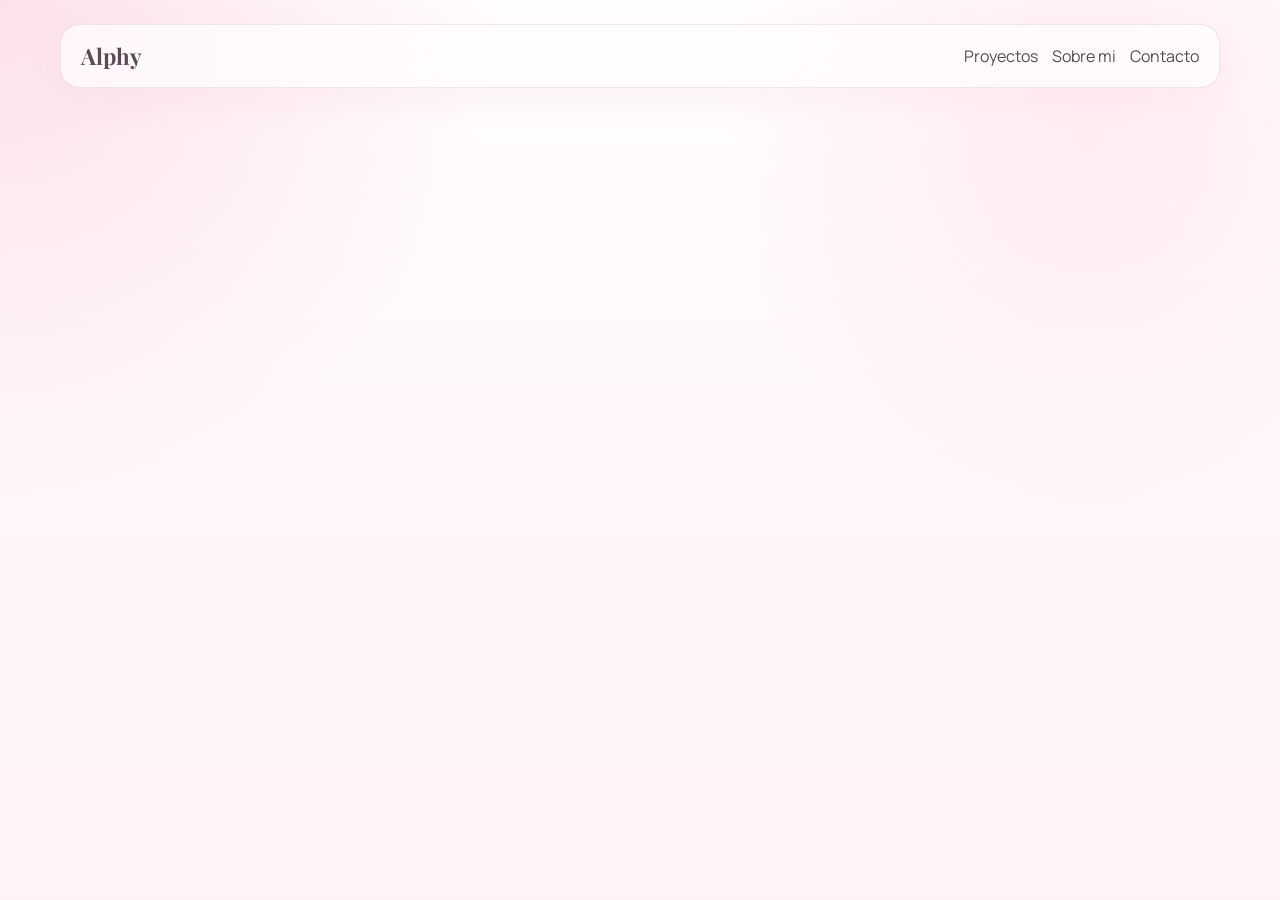
==== project.html @ 528319c6 "Create project.html" ====
<!DOCTYPE html>
<html lang="es">
  <head>
    <meta charset="UTF-8" />
    <meta name="viewport" content="width=device-width, initial-scale=1.0" />
    <title>Proyecto | Alphy</title>
    <meta
      name="description"
      content="Detalle de proyecto del portfolio de Alphy."
    />
    <link rel="preconnect" href="https://fonts.googleapis.com" />
    <link rel="preconnect" href="https://fonts.gstatic.com" crossorigin />
    <link
      href="https://fonts.googleapis.com/css2?family=Manrope:wght@400;500;600;700;800&family=Playfair+Display:wght@500;600;700;800&display=swap"
      rel="stylesheet"
    />
    <link rel="stylesheet" href="./styles.css" />
  </head>
  <body>
    <div class="page-shell project-shell">
      <header class="topbar">
        <a class="brand" href="./index.html">Alphy</a>
        <nav class="nav">
          <a href="./index.html#proyectos">Proyectos</a>
          <a href="./index.html#sobre-mi">Sobre mi</a>
          <a href="./index.html#contacto">Contacto</a>
        </nav>
      </header>

      <main class="project-detail" id="project-detail">
        <section class="project-detail-hero">
          <div class="project-detail-copy reveal">
            <p class="eyebrow">Project Detail</p>
            <h1 id="detail-title">Cargando proyecto...</h1>
            <p class="project-detail-description" id="detail-description"></p>
            <div class="project-tags" id="detail-tags"></div>
            <div class="hero-actions">
              <a class="button primary" id="detail-link" href="#" target="_blank" rel="noreferrer">
                Ver link del proyecto
              </a>
              <a class="button ghost" href="./index.html#proyectos">Volver</a>
            </div>
          </div>
          <div class="project-detail-cover reveal" id="detail-cover"></div>
        </section>

        <section class="project-gallery-section reveal">
          <div class="section-heading">
            <p class="eyebrow">Gallery</p>
            <h2>Imagenes del proyecto</h2>
          </div>
          <div class="project-gallery-grid" id="detail-gallery"></div>
        </section>
      </main>
    </div>

    <script src="./project-detail.js"></script>
  </body>
</html>
---- styles.css ----
:root {
  --bg: #fff8fb;
  --bg-strong: #ffffff;
  --surface: rgba(255, 255, 255, 0.82);
  --surface-strong: #fffdfd;
  --border: rgba(171, 111, 137, 0.16);
  --text: #5b4b52;
  --text-soft: #8f7882;
  --accent: #f7d7e4;
  --accent-strong: #efb9cf;
  --accent-deep: #d891b0;
  --shadow: 0 22px 60px rgba(226, 170, 192, 0.2);
}

* {
  box-sizing: border-box;
}

html {
  scroll-behavior: smooth;
}

body {
  margin: 0;
  min-height: 100vh;
  background:
    radial-gradient(circle at top left, rgba(250, 205, 223, 0.6), transparent 32%),
    radial-gradient(circle at 85% 15%, rgba(255, 233, 242, 0.9), transparent 28%),
    linear-gradient(180deg, #fffdfd 0%, #fff7fa 48%, #fff2f7 100%);
  color: var(--text);
  font-family: "Manrope", sans-serif;
}

body.editor-open {
  overflow: hidden;
}

a {
  color: inherit;
  text-decoration: none;
}

button,
input,
textarea {
  font: inherit;
}

.page-shell {
  width: min(1160px, calc(100% - 32px));
  margin: 0 auto;
  padding: 24px 0 56px;
}

.topbar {
  position: sticky;
  top: 16px;
  z-index: 10;
  display: flex;
  justify-content: space-between;
  align-items: center;
  gap: 24px;
  padding: 16px 20px;
  border: 1px solid var(--border);
  border-radius: 20px;
  background: rgba(255, 252, 253, 0.75);
  backdrop-filter: blur(18px);
  box-shadow: 0 12px 32px rgba(241, 197, 214, 0.16);
}

.brand,
.hero h1,
.section-heading h2,
.about-card h2,
.contact-card h2,
.drawer-header h2,
.project-card h3,
.highlights h2 {
  font-family: "Playfair Display", serif;
}

.brand {
  font-size: 1.4rem;
  font-weight: 700;
}

.nav {
  display: flex;
  align-items: center;
  gap: 14px;
  flex-wrap: wrap;
}

.nav a,
.nav-button,
.text-button,
.icon-button {
  color: var(--text);
  background: transparent;
  border: 0;
  cursor: pointer;
}

.nav-button,
.icon-button {
  padding: 10px 14px;
  border-radius: 999px;
  border: 1px solid var(--border);
  background: rgba(255, 255, 255, 0.9);
}

.hero {
  display: grid;
  grid-template-columns: minmax(0, 1.1fr) minmax(300px, 0.9fr);
  gap: 48px;
  align-items: center;
  padding: 72px 0 48px;
}

.eyebrow {
  margin: 0 0 10px;
  color: var(--text-soft);
  text-transform: uppercase;
  letter-spacing: 0.08em;
  font-size: 0.78rem;
  font-weight: 700;
}

.hero h1 {
  margin: 0;
  font-size: clamp(3.7rem, 10vw, 7rem);
  line-height: 0.95;
  color: #684b59;
}

.hero-quote {
  margin: 18px 0 12px;
  max-width: 28ch;
  font-size: 1.3rem;
  line-height: 1.35;
  color: #86626f;
}

.hero-description,
.section-heading p,
.about-card p,
.contact-card p,
.highlights p,
.project-description,
.item-description {
  line-height: 1.75;
  color: var(--text-soft);
}

.hero-actions,
.form-actions,
.drawer-tools {
  display: flex;
  flex-wrap: wrap;
  gap: 12px;
}

.button {
  display: inline-flex;
  align-items: center;
  justify-content: center;
  min-height: 48px;
  padding: 0 18px;
  border-radius: 999px;
  border: 1px solid transparent;
  transition: transform 180ms ease, box-shadow 180ms ease, border-color 180ms ease,
    background 180ms ease;
}

.button:hover,
.nav-button:hover,
.icon-button:hover,
.text-button:hover {
  transform: translateY(-1px);
}

.button.primary {
  background: linear-gradient(135deg, var(--accent-strong), var(--accent-deep));
  color: #ffffff;
  box-shadow: 0 18px 32px rgba(220, 150, 180, 0.28);
}

.button.ghost,
.upload-button {
  border-color: var(--border);
  background: rgba(255, 255, 255, 0.82);
}

.hero-art {
  position: relative;
  min-height: 520px;
}

.art-card {
  position: absolute;
  border-radius: 28px;
  border: 1px solid rgba(255, 255, 255, 0.7);
  box-shadow: var(--shadow);
  overflow: hidden;
}

.art-card::before,
.art-card::after {
  content: "";
  position: absolute;
  inset: 0;
}

.art-large {
  inset: 10% 8% 14% 4%;
  background:
    radial-gradient(circle at 25% 20%, rgba(255, 255, 255, 0.95), transparent 25%),
    radial-gradient(circle at 70% 30%, rgba(255, 255, 255, 0.6), transparent 22%),
    linear-gradient(160deg, #fbdce8 0%, #f8d0e0 42%, #f6ebf1 100%);
}

.art-small {
  width: 45%;
  height: 42%;
  right: 0;
  bottom: 0;
  background:
    linear-gradient(135deg, rgba(255, 255, 255, 0.95), rgba(251, 225, 236, 0.78)),
    linear-gradient(135deg, #f5c2d6, #fcecf2);
}

.art-large::before {
  background:
    radial-gradient(circle at center, rgba(255, 255, 255, 0.9) 0 8%, transparent 8% 100%),
    radial-gradient(circle at 34% 62%, rgba(255, 255, 255, 0.6), transparent 18%),
    radial-gradient(circle at 64% 56%, rgba(231, 183, 200, 0.7), transparent 26%);
  mix-blend-mode: screen;
}

.art-large::after {
  inset: 18%;
  border-radius: 999px 999px 60% 60%;
  background:
    linear-gradient(180deg, rgba(255, 255, 255, 0.92), rgba(244, 194, 215, 0.76)),
    linear-gradient(120deg, #f2d4df, #fdf7fa);
  filter: blur(1px);
  opacity: 0.98;
}

.art-small::before {
  inset: 18%;
  border-radius: 50%;
  background: linear-gradient(135deg, #f3b6cb, #ffffff);
}

.art-small::after {
  inset: auto 18% 16% 18%;
  height: 34%;
  border-radius: 999px;
  background: rgba(255, 255, 255, 0.74);
}

.floating-note {
  position: absolute;
  top: 6%;
  right: 8%;
  display: grid;
  gap: 4px;
  padding: 14px 16px;
  border-radius: 18px;
  background: rgba(255, 255, 255, 0.76);
  border: 1px solid rgba(255, 255, 255, 0.7);
  box-shadow: 0 12px 32px rgba(229, 180, 201, 0.18);
}

.floating-note span {
  font-size: 0.8rem;
  color: var(--text-soft);
}

.highlights {
  display: grid;
  grid-template-columns: repeat(3, minmax(0, 1fr));
  gap: 18px;
  margin: 12px 0 56px;
}

.highlights article,
.about-card,
.contact-card,
.project-card,
.drawer-panel {
  border: 1px solid var(--border);
  background: var(--surface);
  box-shadow: var(--shadow);
  backdrop-filter: blur(16px);
}

.highlights article,
.about-card,
.contact-card {
  border-radius: 24px;
  padding: 24px;
}

.highlights span {
  display: inline-flex;
  align-items: center;
  justify-content: center;
  width: 40px;
  height: 40px;
  border-radius: 50%;
  background: rgba(245, 202, 219, 0.6);
  color: #8c6172;
  font-weight: 700;
}

.highlights h2,
.section-heading h2,
.about-card h2,
.contact-card h2,
.drawer-header h2 {
  margin: 14px 0 10px;
  font-size: clamp(2rem, 4vw, 3.1rem);
  line-height: 1.03;
  color: #6f4b59;
}

.projects-section {
  padding: 20px 0 48px;
}

.section-heading {
  max-width: 760px;
  margin-bottom: 28px;
}

.projects-grid {
  display: grid;
  grid-template-columns: repeat(3, minmax(0, 1fr));
  gap: 20px;:root {
  --bg: #fdebf3;
  --bg-strong: #fbe0ec;
  --surface: rgba(252, 231, 240, 0.86);
  --surface-strong: #f8dbe8;
  --border: rgba(171, 111, 137, 0.22);
  --text: #5b4b52;
  --text-soft: #8f7882;
  --accent: #f5cfe0;
  --accent-strong: #ebaec9;
  --accent-deep: #d77aa5;
  --shadow: 0 22px 60px rgba(214, 136, 171, 0.24);
}

* {
  box-sizing: border-box;
}

html {
  scroll-behavior: smooth;
}

body {
  margin: 0;
  min-height: 100vh;
  background:
    radial-gradient(circle at top left, rgba(243, 178, 207, 0.82), transparent 34%),
    radial-gradient(circle at 85% 15%, rgba(251, 211, 229, 0.92), transparent 30%),
    linear-gradient(180deg, #fff2f7 0%, #fde7f0 48%, #fbdbe9 100%);
  color: var(--text);
  font-family: "Manrope", sans-serif;
}

body.editor-open {
  overflow: hidden;
}

a {
  color: inherit;
  text-decoration: none;
}

button,
input,
textarea {
  font: inherit;
}

.page-shell {
  width: min(1160px, calc(100% - 32px));
  margin: 0 auto;
  padding: 24px 0 56px;
}

.topbar {
  position: sticky;
  top: 16px;
  z-index: 10;
  display: flex;
  justify-content: space-between;
  align-items: center;
  gap: 24px;
  padding: 16px 20px;
  border: 1px solid var(--border);
  border-radius: 20px;
  background: rgba(251, 231, 239, 0.8);
  backdrop-filter: blur(18px);
  box-shadow: 0 12px 32px rgba(241, 197, 214, 0.16);
}

.brand,
.hero h1,
.section-heading h2,
.about-card h2,
.contact-card h2,
.drawer-header h2,
.project-card h3,
.highlights h2 {
  font-family: "Playfair Display", serif;
}

.brand {
  font-size: 1.4rem;
  font-weight: 700;
}

.nav {
  display: flex;
  align-items: center;
  gap: 14px;
  flex-wrap: wrap;
}

.nav a,
.nav-button,
.text-button,
.icon-button {
  color: var(--text);
  background: transparent;
  border: 0;
  cursor: pointer;
}

.nav-button,
.icon-button {
  padding: 10px 14px;
  border-radius: 999px;
  border: 1px solid var(--border);
  background: rgba(253, 239, 245, 0.92);
}

.hero {
  display: grid;
  grid-template-columns: minmax(0, 1.1fr) minmax(300px, 0.9fr);
  gap: 48px;
  align-items: center;
  padding: 72px 0 48px;
}

.eyebrow {
  margin: 0 0 10px;
  color: var(--text-soft);
  text-transform: uppercase;
  letter-spacing: 0.08em;
  font-size: 0.78rem;
  font-weight: 700;
}

.hero h1 {
  margin: 0;
  font-size: clamp(3.7rem, 10vw, 7rem);
  line-height: 0.95;
  color: #684b59;
}

.hero-quote {
  margin: 18px 0 12px;
  max-width: 28ch;
  font-size: 1.3rem;
  line-height: 1.35;
  color: #86626f;
}

.hero-description,
.section-heading p,
.about-card p,
.contact-card p,
.highlights p,
.project-description,
.item-description {
  line-height: 1.75;
  color: var(--text-soft);
}

.hero-actions,
.form-actions,
.drawer-tools {
  display: flex;
  flex-wrap: wrap;
  gap: 12px;
}

.button {
  display: inline-flex;
  align-items: center;
  justify-content: center;
  min-height: 48px;
  padding: 0 18px;
  border-radius: 999px;
  border: 1px solid transparent;
  transition: transform 180ms ease, box-shadow 180ms ease, border-color 180ms ease,
    background 180ms ease;
}

.button:hover,
.nav-button:hover,
.icon-button:hover,
.text-button:hover {
  transform: translateY(-1px);
}

.button.primary {
  background: linear-gradient(135deg, var(--accent-strong), var(--accent-deep));
  color: #ffffff;
  box-shadow: 0 18px 32px rgba(220, 150, 180, 0.28);
}

.button.ghost,
.upload-button {
  border-color: var(--border);
  background: rgba(255, 255, 255, 0.82);
}

.hero-art {
  position: relative;
  min-height: 520px;
}

.art-card {
  position: absolute;
  border-radius: 28px;
  border: 1px solid rgba(255, 255, 255, 0.7);
  box-shadow: var(--shadow);
  overflow: hidden;
}

.art-card::before,
.art-card::after {
  content: "";
  position: absolute;
  inset: 0;
}

.art-large {
  inset: 10% 8% 14% 4%;
  background:
    radial-gradient(circle at 25% 20%, rgba(255, 245, 249, 0.95), transparent 25%),
    radial-gradient(circle at 70% 30%, rgba(255, 234, 242, 0.72), transparent 22%),
    linear-gradient(160deg, #f8cade 0%, #f1aeca 42%, #f6d9e6 100%);
}

.art-small {
  width: 45%;
  height: 42%;
  right: 0;
  bottom: 0;
  background:
    linear-gradient(135deg, rgba(255, 245, 248, 0.95), rgba(247, 203, 223, 0.82)),
    linear-gradient(135deg, #eca9c6, #f9d8e7);
}

.art-large::before {
  background:
    radial-gradient(circle at center, rgba(255, 255, 255, 0.9) 0 8%, transparent 8% 100%),
    radial-gradient(circle at 34% 62%, rgba(255, 255, 255, 0.6), transparent 18%),
    radial-gradient(circle at 64% 56%, rgba(231, 183, 200, 0.7), transparent 26%);
  mix-blend-mode: screen;
}

.art-large::after {
  inset: 18%;
  border-radius: 999px 999px 60% 60%;
  background:
    linear-gradient(180deg, rgba(255, 255, 255, 0.92), rgba(244, 194, 215, 0.76)),
    linear-gradient(120deg, #f2d4df, #fdf7fa);
  filter: blur(1px);
  opacity: 0.98;
}

.art-small::before {
  inset: 18%;
  border-radius: 50%;
  background: linear-gradient(135deg, #f3b6cb, #ffffff);
}

.art-small::after {
  inset: auto 18% 16% 18%;
  height: 34%;
  border-radius: 999px;
  background: rgba(255, 255, 255, 0.74);
}

.floating-note {
  position: absolute;
  top: 6%;
  right: 8%;
  display: grid;
  gap: 4px;
  padding: 14px 16px;
  border-radius: 18px;
  background: rgba(252, 230, 239, 0.82);
  border: 1px solid rgba(255, 255, 255, 0.7);
  box-shadow: 0 12px 32px rgba(229, 180, 201, 0.18);
}

.floating-note span {
  font-size: 0.8rem;
  color: var(--text-soft);
}

.highlights {
  display: grid;
  grid-template-columns: repeat(3, minmax(0, 1fr));
  gap: 18px;
  margin: 12px 0 56px;
}

.highlights article,
.about-card,
.contact-card,
.project-card,
.drawer-panel {
  border: 1px solid var(--border);
  background: var(--surface);
  box-shadow: var(--shadow);
  backdrop-filter: blur(16px);
}

.highlights article,
.about-card,
.contact-card {
  border-radius: 24px;
  padding: 24px;
}

.highlights span {
  display: inline-flex;
  align-items: center;
  justify-content: center;
  width: 40px;
  height: 40px;
  border-radius: 50%;
  background: rgba(236, 177, 203, 0.68);
  color: #8c6172;
  font-weight: 700;
}

.highlights h2,
.section-heading h2,
.about-card h2,
.contact-card h2,
.drawer-header h2 {
  margin: 14px 0 10px;
  font-size: clamp(2rem, 4vw, 3.1rem);
  line-height: 1.03;
  color: #6f4b59;
}

.projects-section {
  padding: 20px 0 48px;
}

.section-heading {
  max-width: 760px;
  margin-bottom: 28px;
}

.projects-grid {
  display: grid;
  grid-template-columns: repeat(3, minmax(0, 1fr));
  gap: 20px;
}

.project-card {
  display: grid;
  min-height: 460px;
  border-radius: 28px;
  overflow: hidden;
}

.project-visual {
  position: relative;
  min-height: 250px;
  padding: 18px;
  background: linear-gradient(160deg, rgba(255, 255, 255, 0.22), rgba(255, 255, 255, 0));
}

.project-visual::before,
.project-visual::after {
  content: "";
  position: absolute;
  border-radius: 50%;
  background: rgba(255, 255, 255, 0.55);
}

.project-visual::before {
  width: 140px;
  height: 140px;
  top: 18%;
  left: 14%;
}

.project-visual::after {
  width: 84px;
  height: 84px;
  right: 12%;
  bottom: 16%;
}

.project-badge {
  position: relative;
  z-index: 1;
  display: inline-flex;
  padding: 10px 12px;
  border-radius: 999px;
  background: rgba(255, 255, 255, 0.75);
  font-size: 0.78rem;
  text-transform: uppercase;
  letter-spacing: 0.06em;
  color: #805b69;
}

.project-content {
  display: grid;
  align-content: start;
  gap: 14px;
  padding: 24px;
  background: rgba(253, 236, 243, 0.78);
}

.project-card h3 {
  margin: 0;
  font-size: 1.8rem;
  color: #704c5d;
}

.project-tags {
  display: flex;
  flex-wrap: wrap;
  gap: 8px;
}

.project-tags span {
  padding: 8px 10px;
  border-radius: 999px;
  background: rgba(255, 255, 255, 0.85);
  border: 1px solid rgba(155, 111, 131, 0.12);
  color: #835f6e;
  font-size: 0.84rem;
}

.project-link {
  width: fit-content;
  margin-top: 4px;
  color: #8c5671;
  font-weight: 700;
}

.about-contact {
  display: grid;
  grid-template-columns: minmax(0, 1.1fr) minmax(300px, 0.9fr);
  gap: 20px;
}

.contact-list {
  display: grid;
  gap: 14px;
  margin: 22px 0;
}

.contact-list a {
  padding: 14px 16px;
  border-radius: 18px;
  background: rgba(253, 234, 242, 0.82);
  border: 1px solid rgba(170, 122, 142, 0.16);
}

.contact-note {
  margin: 0;
}

.editor-drawer {
  position: fixed;
  inset: 0;
  display: grid;
  grid-template-columns: minmax(0, 1fr) min(540px, 100%);
  opacity: 0;
  pointer-events: none;
  transition: opacity 180ms ease;
}

.editor-drawer.is-open {
  opacity: 1;
  pointer-events: auto;
}

.drawer-backdrop {
  background: rgba(108, 76, 90, 0.22);
  backdrop-filter: blur(4px);
}

.drawer-panel {
  height: 100%;
  padding: 24px;
  overflow-y: auto;
  background: rgba(250, 224, 235, 0.96);
  border-radius: 30px 0 0 30px;
}

.drawer-header {
  display: flex;
  justify-content: space-between;
  align-items: start;
  gap: 16px;
  margin-bottom: 20px;
}

.project-form {
  display: grid;
  gap: 14px;
}

.project-form label {
  display: grid;
  gap: 8px;
  font-weight: 600;
  color: #725664;
}

.project-form input,
.project-form textarea {
  width: 100%;
  padding: 14px 16px;
  border-radius: 18px;
  border: 1px solid rgba(171, 111, 137, 0.18);
  background: rgba(255, 243, 247, 0.8);
  color: var(--text);
}

.drawer-tools {
  margin: 18px 0 22px;
}

.project-list {
  display: grid;
  gap: 12px;
}

.project-item {
  display: flex;
  justify-content: space-between;
  gap: 16px;
  padding: 16px;
  border-radius: 20px;
  background: rgba(255, 238, 245, 0.82);
  border: 1px solid rgba(171, 111, 137, 0.12);
}

.project-item p {
  margin: 8px 0 0;
}

.item-actions {
  display: flex;
  gap: 10px;
  align-items: start;
}

.text-button {
  padding: 6px 0;
  font-weight: 700;
  color: #965f79;
}

.reveal {
  opacity: 0;
  transform: translateY(24px);
  transition: opacity 500ms ease, transform 500ms ease;
}

.reveal.is-visible {
  opacity: 1;
  transform: translateY(0);
}

@media (max-width: 980px) {
  .hero,
  .about-contact,
  .projects-grid,
  .highlights {
    grid-template-columns: 1fr;
  }

  .hero {
    padding-top: 44px;
  }

  .hero-art {
    min-height: 420px;
  }
}

@media (max-width: 720px) {
  .page-shell {
    width: min(100% - 20px, 1160px);
    padding-top: 12px;
  }

  .topbar {
    position: static;
    padding: 16px;
  }

  .nav {
    gap: 10px;
  }

  .hero h1 {
    font-size: clamp(3.2rem, 18vw, 5rem);
  }

  .hero-quote {
    font-size: 1.1rem;
  }

  .drawer-panel {
    border-radius: 24px 24px 0 0;
  }

  .editor-drawer {
    grid-template-columns: 1fr;
    grid-template-rows: 1fr auto;
  }

  .drawer-backdrop {
    grid-row: 1 / -1;
  }
}

}

.project-card {
  display: grid;
  min-height: 460px;
  border-radius: 28px;
  overflow: hidden;
}

.project-visual {
  position: relative;
  min-height: 250px;
  padding: 18px;
  background: linear-gradient(160deg, rgba(255, 255, 255, 0.22), rgba(255, 255, 255, 0));
}

.project-visual::before,
.project-visual::after {
  content: "";
  position: absolute;
  border-radius: 50%;
  background: rgba(255, 255, 255, 0.55);
}

.project-visual::before {
  width: 140px;
  height: 140px;
  top: 18%;
  left: 14%;
}

.project-visual::after {
  width: 84px;
  height: 84px;
  right: 12%;
  bottom: 16%;
}

.project-badge {
  position: relative;
  z-index: 1;
  display: inline-flex;
  padding: 10px 12px;
  border-radius: 999px;
  background: rgba(255, 255, 255, 0.75);
  font-size: 0.78rem;
  text-transform: uppercase;
  letter-spacing: 0.06em;
  color: #805b69;
}

.project-content {
  display: grid;
  align-content: start;
  gap: 14px;
  padding: 24px;
  background: rgba(255, 255, 255, 0.72);
}

.project-card h3 {
  margin: 0;
  font-size: 1.8rem;
  color: #704c5d;
}

.project-tags {
  display: flex;
  flex-wrap: wrap;
  gap: 8px;
}

.project-tags span {
  padding: 8px 10px;
  border-radius: 999px;
  background: rgba(255, 255, 255, 0.85);
  border: 1px solid rgba(155, 111, 131, 0.12);
  color: #835f6e;
  font-size: 0.84rem;
}

.project-link {
  width: fit-content;
  margin-top: 4px;
  color: #8c5671;
  font-weight: 700;
}

.about-contact {
  display: grid;
  grid-template-columns: minmax(0, 1.1fr) minmax(300px, 0.9fr);
  gap: 20px;
}

.contact-list {
  display: grid;
  gap: 14px;
  margin: 22px 0;
}

.contact-list a {
  padding: 14px 16px;
  border-radius: 18px;
  background: rgba(255, 255, 255, 0.78);
  border: 1px solid rgba(170, 122, 142, 0.16);
}

.contact-note {
  margin: 0;
}

.editor-drawer {
  position: fixed;
  inset: 0;
  display: grid;
  grid-template-columns: minmax(0, 1fr) min(540px, 100%);
  opacity: 0;
  pointer-events: none;
  transition: opacity 180ms ease;
}

.editor-drawer.is-open {
  opacity: 1;
  pointer-events: auto;
}

.drawer-backdrop {
  background: rgba(108, 76, 90, 0.22);
  backdrop-filter: blur(4px);
}

.drawer-panel {
  height: 100%;
  padding: 24px;
  overflow-y: auto;
  background: rgba(255, 248, 251, 0.94);
  border-radius: 30px 0 0 30px;
}

.drawer-header {
  display: flex;
  justify-content: space-between;
  align-items: start;
  gap: 16px;
  margin-bottom: 20px;
}

.project-form {
  display: grid;
  gap: 14px;
}

.project-form label {
  display: grid;
  gap: 8px;
  font-weight: 600;
  color: #725664;
}

.project-form input,
.project-form textarea {
  width: 100%;
  padding: 14px 16px;
  border-radius: 18px;
  border: 1px solid rgba(171, 111, 137, 0.18);
  background: rgba(255, 255, 255, 0.8);
  color: var(--text);
}

.drawer-tools {
  margin: 18px 0 22px;
}

.project-list {
  display: grid;
  gap: 12px;
}

.project-item {
  display: flex;
  justify-content: space-between;
  gap: 16px;
  padding: 16px;
  border-radius: 20px;
  background: rgba(255, 255, 255, 0.78);
  border: 1px solid rgba(171, 111, 137, 0.12);
}

.project-item p {
  margin: 8px 0 0;
}

.item-actions {
  display: flex;
  gap: 10px;
  align-items: start;
}

.text-button {
  padding: 6px 0;
  font-weight: 700;
  color: #965f79;
}

.reveal {
  opacity: 0;
  transform: translateY(24px);
  transition: opacity 500ms ease, transform 500ms ease;
}

.reveal.is-visible {
  opacity: 1;
  transform: translateY(0);
}

@media (max-width: 980px) {
  .hero,
  .about-contact,
  .projects-grid,
  .highlights {
    grid-template-columns: 1fr;
  }

  .hero {
    padding-top: 44px;
  }

  .hero-art {
    min-height: 420px;
  }
}

@media (max-width: 720px) {
  .page-shell {
    width: min(100% - 20px, 1160px);
    padding-top: 12px;
  }

  .topbar {
    position: static;
    padding: 16px;
  }

  .nav {
    gap: 10px;
  }

  .hero h1 {
    font-size: clamp(3.2rem, 18vw, 5rem);
  }

  .hero-quote {
    font-size: 1.1rem;
  }

  .drawer-panel {
    border-radius: 24px 24px 0 0;
  }

  .editor-drawer {
    grid-template-columns: 1fr;
    grid-template-rows: 1fr auto;
  }

  .drawer-backdrop {
    grid-row: 1 / -1;
  }
}
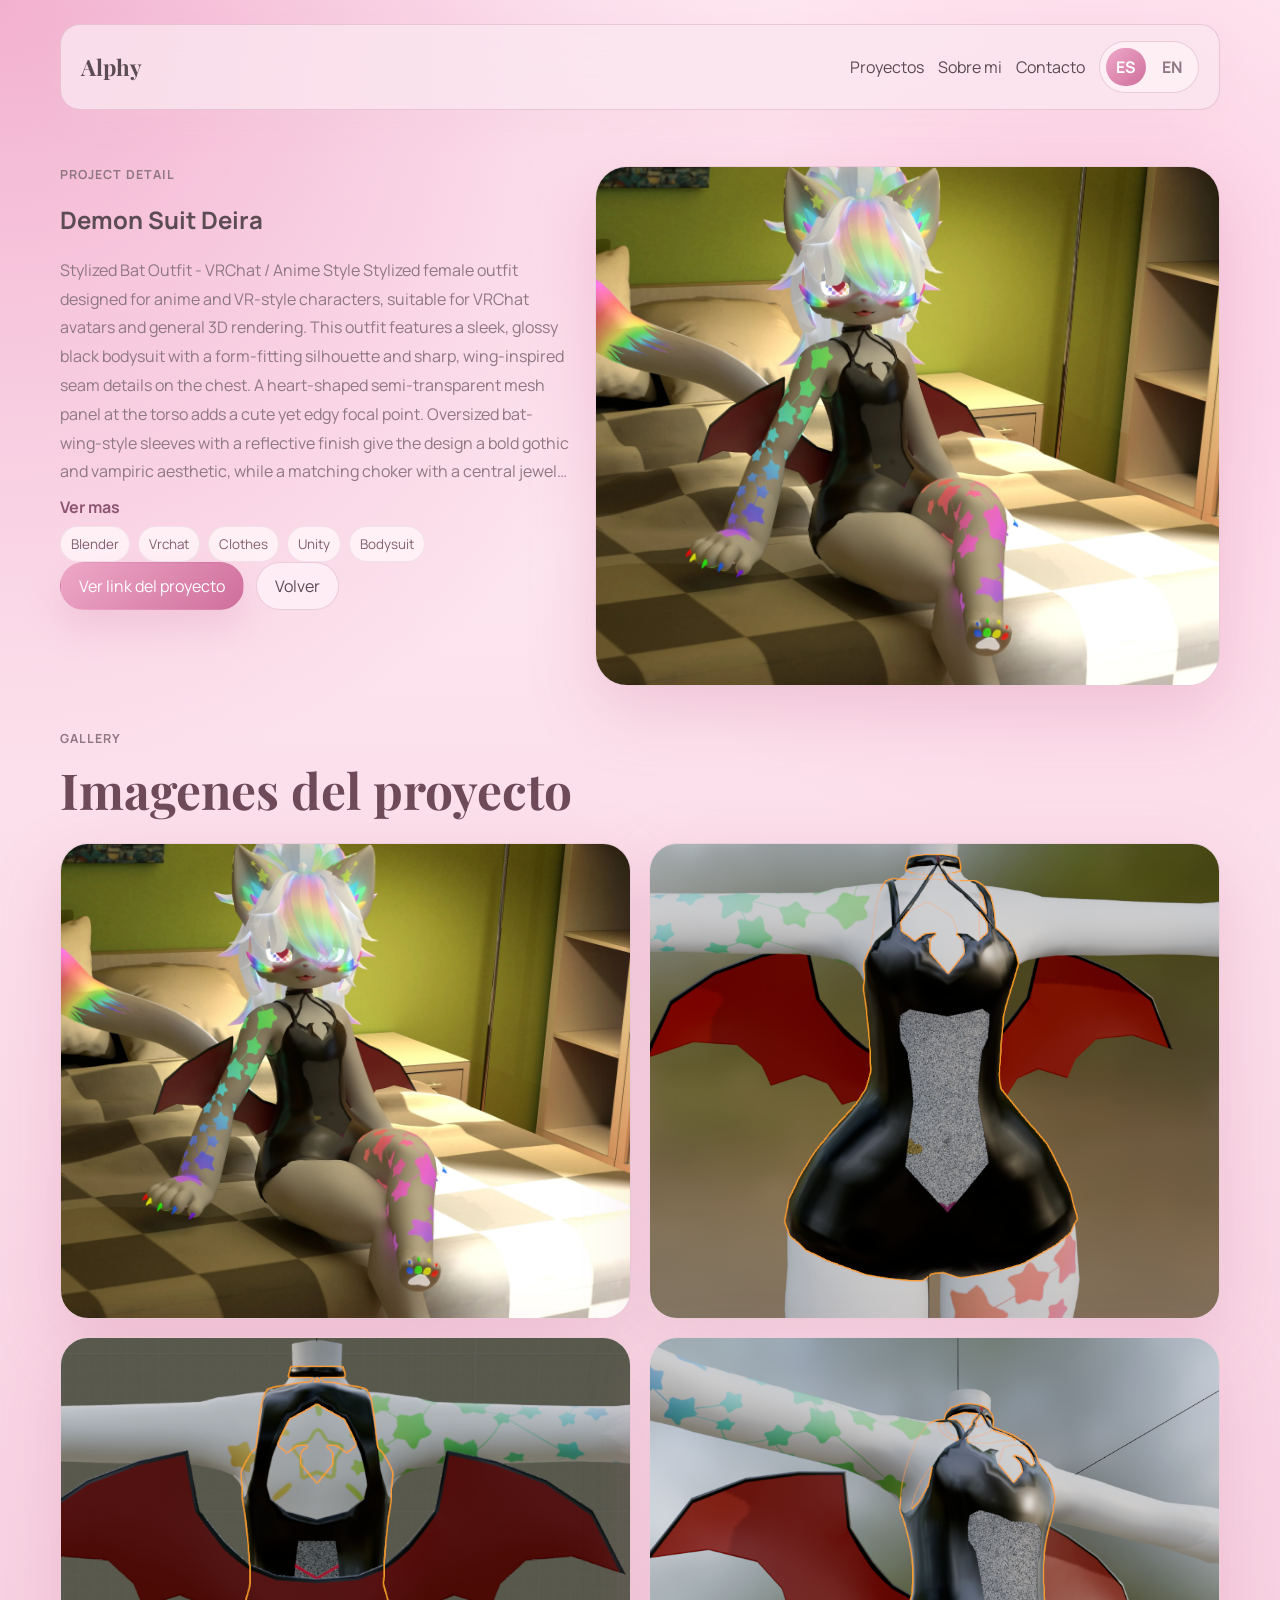
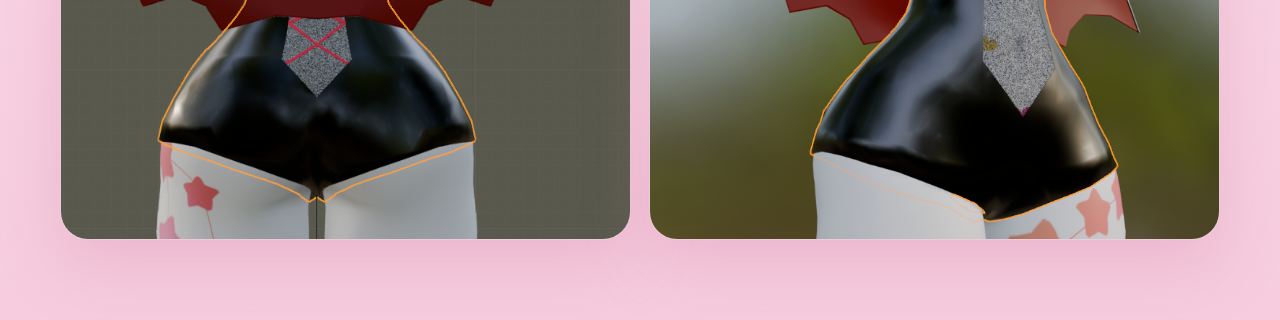
==== commit e007cce6: "Add files via upload" ====
--- a/project.html
+++ b/project.html
@@ -21,24 +21,33 @@
       <header class="topbar">
         <a class="brand" href="./index.html">Alphy</a>
         <nav class="nav">
-          <a href="./index.html#proyectos">Proyectos</a>
-          <a href="./index.html#sobre-mi">Sobre mi</a>
-          <a href="./index.html#contacto">Contacto</a>
+          <a href="./index.html#proyectos" data-i18n="nav.projects">Proyectos</a>
+          <a href="./index.html#sobre-mi" data-i18n="nav.about">Sobre mi</a>
+          <a href="./index.html#contacto" data-i18n="nav.contact">Contacto</a>
+          <button class="lang-toggle" type="button" id="lang-toggle" aria-label="Cambiar idioma">
+            <span data-lang-option="es">ES</span>
+            <span data-lang-option="en">EN</span>
+          </button>
         </nav>
       </header>
 
       <main class="project-detail" id="project-detail">
         <section class="project-detail-hero">
           <div class="project-detail-copy reveal">
-            <p class="eyebrow">Project Detail</p>
+            <p class="eyebrow" data-i18n="detail.eyebrow">Project Detail</p>
             <h1 id="detail-title">Cargando proyecto...</h1>
-            <p class="project-detail-description" id="detail-description"></p>
+            <div class="project-detail-text">
+              <p class="project-detail-description is-collapsed" id="detail-description"></p>
+              <button class="project-toggle" id="detail-description-toggle" type="button">
+                Ver mas
+              </button>
+            </div>
             <div class="project-tags" id="detail-tags"></div>
             <div class="hero-actions">
               <a class="button primary" id="detail-link" href="#" target="_blank" rel="noreferrer">
-                Ver link del proyecto
+                <span data-i18n="detail.link">Ver link del proyecto</span>
               </a>
-              <a class="button ghost" href="./index.html#proyectos">Volver</a>
+              <a class="button ghost" href="./index.html#proyectos" data-i18n="detail.back">Volver</a>
             </div>
           </div>
           <div class="project-detail-cover reveal" id="detail-cover"></div>
@@ -46,8 +55,8 @@
 
         <section class="project-gallery-section reveal">
           <div class="section-heading">
-            <p class="eyebrow">Gallery</p>
-            <h2>Imagenes del proyecto</h2>
+            <p class="eyebrow" data-i18n="detail.galleryEyebrow">Gallery</p>
+            <h2 data-i18n="detail.galleryTitle">Imagenes del proyecto</h2>
           </div>
           <div class="project-gallery-grid" id="detail-gallery"></div>
         </section>
--- a/styles.css
+++ b/styles.css
@@ -1,15 +1,15 @@
 :root {
-  --bg: #fff8fb;
-  --bg-strong: #ffffff;
-  --surface: rgba(255, 255, 255, 0.82);
-  --surface-strong: #fffdfd;
-  --border: rgba(171, 111, 137, 0.16);
+  --bg: #fde6f0;
+  --bg-strong: #f8d3e2;
+  --surface: rgba(251, 225, 237, 0.9);
+  --surface-strong: #f4cddd;
+  --border: rgba(182, 109, 142, 0.26);
   --text: #5b4b52;
   --text-soft: #8f7882;
-  --accent: #f7d7e4;
-  --accent-strong: #efb9cf;
-  --accent-deep: #d891b0;
-  --shadow: 0 22px 60px rgba(226, 170, 192, 0.2);
+  --accent: #f7cade;
+  --accent-strong: #eea8c8;
+  --accent-deep: #cf6f9c;
+  --shadow: 0 24px 64px rgba(205, 116, 155, 0.26);
 }
 
 * {
@@ -24,349 +24,10 @@
   margin: 0;
   min-height: 100vh;
   background:
-    radial-gradient(circle at top left, rgba(250, 205, 223, 0.6), transparent 32%),
-    radial-gradient(circle at 85% 15%, rgba(255, 233, 242, 0.9), transparent 28%),
-    linear-gradient(180deg, #fffdfd 0%, #fff7fa 48%, #fff2f7 100%);
-  color: var(--text);
-  font-family: "Manrope", sans-serif;
-}
-
-body.editor-open {
-  overflow: hidden;
-}
-
-a {
-  color: inherit;
-  text-decoration: none;
-}
-
-button,
-input,
-textarea {
-  font: inherit;
-}
-
-.page-shell {
-  width: min(1160px, calc(100% - 32px));
-  margin: 0 auto;
-  padding: 24px 0 56px;
-}
-
-.topbar {
-  position: sticky;
-  top: 16px;
-  z-index: 10;
-  display: flex;
-  justify-content: space-between;
-  align-items: center;
-  gap: 24px;
-  padding: 16px 20px;
-  border: 1px solid var(--border);
-  border-radius: 20px;
-  background: rgba(255, 252, 253, 0.75);
-  backdrop-filter: blur(18px);
-  box-shadow: 0 12px 32px rgba(241, 197, 214, 0.16);
-}
-
-.brand,
-.hero h1,
-.section-heading h2,
-.about-card h2,
-.contact-card h2,
-.drawer-header h2,
-.project-card h3,
-.highlights h2 {
-  font-family: "Playfair Display", serif;
-}
-
-.brand {
-  font-size: 1.4rem;
-  font-weight: 700;
-}
-
-.nav {
-  display: flex;
-  align-items: center;
-  gap: 14px;
-  flex-wrap: wrap;
-}
-
-.nav a,
-.nav-button,
-.text-button,
-.icon-button {
-  color: var(--text);
-  background: transparent;
-  border: 0;
-  cursor: pointer;
-}
-
-.nav-button,
-.icon-button {
-  padding: 10px 14px;
-  border-radius: 999px;
-  border: 1px solid var(--border);
-  background: rgba(255, 255, 255, 0.9);
-}
-
-.hero {
-  display: grid;
-  grid-template-columns: minmax(0, 1.1fr) minmax(300px, 0.9fr);
-  gap: 48px;
-  align-items: center;
-  padding: 72px 0 48px;
-}
-
-.eyebrow {
-  margin: 0 0 10px;
-  color: var(--text-soft);
-  text-transform: uppercase;
-  letter-spacing: 0.08em;
-  font-size: 0.78rem;
-  font-weight: 700;
-}
-
-.hero h1 {
-  margin: 0;
-  font-size: clamp(3.7rem, 10vw, 7rem);
-  line-height: 0.95;
-  color: #684b59;
-}
-
-.hero-quote {
-  margin: 18px 0 12px;
-  max-width: 28ch;
-  font-size: 1.3rem;
-  line-height: 1.35;
-  color: #86626f;
-}
-
-.hero-description,
-.section-heading p,
-.about-card p,
-.contact-card p,
-.highlights p,
-.project-description,
-.item-description {
-  line-height: 1.75;
-  color: var(--text-soft);
-}
-
-.hero-actions,
-.form-actions,
-.drawer-tools {
-  display: flex;
-  flex-wrap: wrap;
-  gap: 12px;
-}
-
-.button {
-  display: inline-flex;
-  align-items: center;
-  justify-content: center;
-  min-height: 48px;
-  padding: 0 18px;
-  border-radius: 999px;
-  border: 1px solid transparent;
-  transition: transform 180ms ease, box-shadow 180ms ease, border-color 180ms ease,
-    background 180ms ease;
-}
-
-.button:hover,
-.nav-button:hover,
-.icon-button:hover,
-.text-button:hover {
-  transform: translateY(-1px);
-}
-
-.button.primary {
-  background: linear-gradient(135deg, var(--accent-strong), var(--accent-deep));
-  color: #ffffff;
-  box-shadow: 0 18px 32px rgba(220, 150, 180, 0.28);
-}
-
-.button.ghost,
-.upload-button {
-  border-color: var(--border);
-  background: rgba(255, 255, 255, 0.82);
-}
-
-.hero-art {
-  position: relative;
-  min-height: 520px;
-}
-
-.art-card {
-  position: absolute;
-  border-radius: 28px;
-  border: 1px solid rgba(255, 255, 255, 0.7);
-  box-shadow: var(--shadow);
-  overflow: hidden;
-}
-
-.art-card::before,
-.art-card::after {
-  content: "";
-  position: absolute;
-  inset: 0;
-}
-
-.art-large {
-  inset: 10% 8% 14% 4%;
-  background:
-    radial-gradient(circle at 25% 20%, rgba(255, 255, 255, 0.95), transparent 25%),
-    radial-gradient(circle at 70% 30%, rgba(255, 255, 255, 0.6), transparent 22%),
-    linear-gradient(160deg, #fbdce8 0%, #f8d0e0 42%, #f6ebf1 100%);
-}
-
-.art-small {
-  width: 45%;
-  height: 42%;
-  right: 0;
-  bottom: 0;
-  background:
-    linear-gradient(135deg, rgba(255, 255, 255, 0.95), rgba(251, 225, 236, 0.78)),
-    linear-gradient(135deg, #f5c2d6, #fcecf2);
-}
-
-.art-large::before {
-  background:
-    radial-gradient(circle at center, rgba(255, 255, 255, 0.9) 0 8%, transparent 8% 100%),
-    radial-gradient(circle at 34% 62%, rgba(255, 255, 255, 0.6), transparent 18%),
-    radial-gradient(circle at 64% 56%, rgba(231, 183, 200, 0.7), transparent 26%);
-  mix-blend-mode: screen;
-}
-
-.art-large::after {
-  inset: 18%;
-  border-radius: 999px 999px 60% 60%;
-  background:
-    linear-gradient(180deg, rgba(255, 255, 255, 0.92), rgba(244, 194, 215, 0.76)),
-    linear-gradient(120deg, #f2d4df, #fdf7fa);
-  filter: blur(1px);
-  opacity: 0.98;
-}
-
-.art-small::before {
-  inset: 18%;
-  border-radius: 50%;
-  background: linear-gradient(135deg, #f3b6cb, #ffffff);
-}
-
-.art-small::after {
-  inset: auto 18% 16% 18%;
-  height: 34%;
-  border-radius: 999px;
-  background: rgba(255, 255, 255, 0.74);
-}
-
-.floating-note {
-  position: absolute;
-  top: 6%;
-  right: 8%;
-  display: grid;
-  gap: 4px;
-  padding: 14px 16px;
-  border-radius: 18px;
-  background: rgba(255, 255, 255, 0.76);
-  border: 1px solid rgba(255, 255, 255, 0.7);
-  box-shadow: 0 12px 32px rgba(229, 180, 201, 0.18);
-}
-
-.floating-note span {
-  font-size: 0.8rem;
-  color: var(--text-soft);
-}
-
-.highlights {
-  display: grid;
-  grid-template-columns: repeat(3, minmax(0, 1fr));
-  gap: 18px;
-  margin: 12px 0 56px;
-}
-
-.highlights article,
-.about-card,
-.contact-card,
-.project-card,
-.drawer-panel {
-  border: 1px solid var(--border);
-  background: var(--surface);
-  box-shadow: var(--shadow);
-  backdrop-filter: blur(16px);
-}
-
-.highlights article,
-.about-card,
-.contact-card {
-  border-radius: 24px;
-  padding: 24px;
-}
-
-.highlights span {
-  display: inline-flex;
-  align-items: center;
-  justify-content: center;
-  width: 40px;
-  height: 40px;
-  border-radius: 50%;
-  background: rgba(245, 202, 219, 0.6);
-  color: #8c6172;
-  font-weight: 700;
-}
-
-.highlights h2,
-.section-heading h2,
-.about-card h2,
-.contact-card h2,
-.drawer-header h2 {
-  margin: 14px 0 10px;
-  font-size: clamp(2rem, 4vw, 3.1rem);
-  line-height: 1.03;
-  color: #6f4b59;
-}
-
-.projects-section {
-  padding: 20px 0 48px;
-}
-
-.section-heading {
-  max-width: 760px;
-  margin-bottom: 28px;
-}
-
-.projects-grid {
-  display: grid;
-  grid-template-columns: repeat(3, minmax(0, 1fr));
-  gap: 20px;:root {
-  --bg: #fdebf3;
-  --bg-strong: #fbe0ec;
-  --surface: rgba(252, 231, 240, 0.86);
-  --surface-strong: #f8dbe8;
-  --border: rgba(171, 111, 137, 0.22);
-  --text: #5b4b52;
-  --text-soft: #8f7882;
-  --accent: #f5cfe0;
-  --accent-strong: #ebaec9;
-  --accent-deep: #d77aa5;
-  --shadow: 0 22px 60px rgba(214, 136, 171, 0.24);
-}
-
-* {
-  box-sizing: border-box;
-}
-
-html {
-  scroll-behavior: smooth;
-}
-
-body {
-  margin: 0;
-  min-height: 100vh;
-  background:
-    radial-gradient(circle at top left, rgba(243, 178, 207, 0.82), transparent 34%),
-    radial-gradient(circle at 85% 15%, rgba(251, 211, 229, 0.92), transparent 30%),
-    linear-gradient(180deg, #fff2f7 0%, #fde7f0 48%, #fbdbe9 100%);
+    radial-gradient(circle at top left, rgba(240, 166, 201, 0.86), transparent 34%),
+    radial-gradient(circle at 85% 15%, rgba(252, 204, 225, 0.94), transparent 30%),
+    radial-gradient(circle at 65% 72%, rgba(255, 236, 243, 0.7), transparent 28%),
+    linear-gradient(180deg, #fff0f6 0%, #fbdde9 50%, #f6ccde 100%);
   color: var(--text);
   font-family: "Manrope", sans-serif;
 }
@@ -431,6 +92,30 @@
   flex-wrap: wrap;
 }
 
+.lang-toggle {
+  display: inline-flex;
+  align-items: center;
+  gap: 6px;
+  padding: 6px;
+  border-radius: 999px;
+  border: 1px solid var(--border);
+  background: rgba(253, 239, 245, 0.92);
+  cursor: pointer;
+}
+
+.lang-toggle span {
+  min-width: 36px;
+  padding: 8px 10px;
+  border-radius: 999px;
+  font-weight: 700;
+  color: var(--text-soft);
+}
+
+.lang-toggle span.is-active {
+  background: linear-gradient(135deg, var(--accent-strong), var(--accent-deep));
+  color: #ffffff;
+}
+
 .nav a,
 .nav-button,
 .text-button,
@@ -528,12 +213,54 @@
 .button.ghost,
 .upload-button {
   border-color: var(--border);
-  background: rgba(255, 255, 255, 0.82);
+  background: rgba(255, 239, 246, 0.88);
 }
 
 .hero-art {
   position: relative;
   min-height: 520px;
+}
+
+.ribbon {
+  position: absolute;
+  z-index: 2;
+  width: 108px;
+  height: 138px;
+  filter: drop-shadow(0 12px 24px rgba(205, 116, 155, 0.18));
+}
+
+.ribbon::before,
+.ribbon::after {
+  content: "";
+  position: absolute;
+  background: linear-gradient(180deg, #fff6fa 0%, #f0b5cc 100%);
+  border: 1px solid rgba(194, 122, 152, 0.22);
+}
+
+.ribbon::before {
+  inset: 42px 42px 0;
+  border-radius: 999px;
+}
+
+.ribbon::after {
+  top: 0;
+  left: 0;
+  width: 108px;
+  height: 76px;
+  border-radius: 999px;
+  clip-path: polygon(12% 48%, 28% 24%, 50% 40%, 72% 24%, 88% 48%, 70% 74%, 50% 58%, 30% 74%);
+}
+
+.ribbon-left {
+  top: 3%;
+  left: 1%;
+  transform: rotate(-9deg);
+}
+
+.ribbon-right {
+  right: 2%;
+  bottom: 9%;
+  transform: rotate(11deg) scale(0.92);
 }
 
 .art-card {
@@ -554,9 +281,9 @@
 .art-large {
   inset: 10% 8% 14% 4%;
   background:
-    radial-gradient(circle at 25% 20%, rgba(255, 245, 249, 0.95), transparent 25%),
-    radial-gradient(circle at 70% 30%, rgba(255, 234, 242, 0.72), transparent 22%),
-    linear-gradient(160deg, #f8cade 0%, #f1aeca 42%, #f6d9e6 100%);
+    radial-gradient(circle at 25% 20%, rgba(255, 248, 251, 0.97), transparent 25%),
+    radial-gradient(circle at 70% 30%, rgba(255, 221, 234, 0.78), transparent 22%),
+    linear-gradient(160deg, #f7bfd5 0%, #eb97bc 42%, #f5d0e0 100%);
 }
 
 .art-small {
@@ -565,15 +292,15 @@
   right: 0;
   bottom: 0;
   background:
-    linear-gradient(135deg, rgba(255, 245, 248, 0.95), rgba(247, 203, 223, 0.82)),
-    linear-gradient(135deg, #eca9c6, #f9d8e7);
+    linear-gradient(135deg, rgba(255, 245, 248, 0.95), rgba(246, 187, 214, 0.84)),
+    linear-gradient(135deg, #e892b8, #f7cadf);
 }
 
 .art-large::before {
   background:
     radial-gradient(circle at center, rgba(255, 255, 255, 0.9) 0 8%, transparent 8% 100%),
-    radial-gradient(circle at 34% 62%, rgba(255, 255, 255, 0.6), transparent 18%),
-    radial-gradient(circle at 64% 56%, rgba(231, 183, 200, 0.7), transparent 26%);
+    radial-gradient(circle at 34% 62%, rgba(255, 255, 255, 0.64), transparent 18%),
+    radial-gradient(circle at 64% 56%, rgba(226, 156, 187, 0.76), transparent 26%);
   mix-blend-mode: screen;
 }
 
@@ -608,7 +335,7 @@
   gap: 4px;
   padding: 14px 16px;
   border-radius: 18px;
-  background: rgba(252, 230, 239, 0.82);
+  background: rgba(251, 221, 233, 0.88);
   border: 1px solid rgba(255, 255, 255, 0.7);
   box-shadow: 0 12px 32px rgba(229, 180, 201, 0.18);
 }
@@ -616,6 +343,10 @@
 .floating-note span {
   font-size: 0.8rem;
   color: var(--text-soft);
+}
+
+.floating-note strong {
+  color: #86586d;
 }
 
 .highlights {
@@ -650,7 +381,7 @@
   width: 40px;
   height: 40px;
   border-radius: 50%;
-  background: rgba(236, 177, 203, 0.68);
+  background: rgba(231, 156, 190, 0.72);
   color: #8c6172;
   font-weight: 700;
 }
@@ -688,33 +419,35 @@
   overflow: hidden;
 }
 
+.project-empty {
+  padding: 32px;
+  border-radius: 28px;
+  border: 1px solid var(--border);
+  background: rgba(250, 225, 236, 0.82);
+  box-shadow: var(--shadow);
+}
+
+.project-empty h3 {
+  margin: 10px 0 8px;
+  font-family: "Playfair Display", serif;
+  font-size: 2rem;
+  color: #704c5d;
+}
+
+.project-empty p:last-child {
+  margin-bottom: 0;
+  line-height: 1.75;
+  color: var(--text-soft);
+}
+
 .project-visual {
   position: relative;
+  display: block;
   min-height: 250px;
   padding: 18px;
-  background: linear-gradient(160deg, rgba(255, 255, 255, 0.22), rgba(255, 255, 255, 0));
-}
-
-.project-visual::before,
-.project-visual::after {
-  content: "";
-  position: absolute;
-  border-radius: 50%;
-  background: rgba(255, 255, 255, 0.55);
-}
-
-.project-visual::before {
-  width: 140px;
-  height: 140px;
-  top: 18%;
-  left: 14%;
-}
-
-.project-visual::after {
-  width: 84px;
-  height: 84px;
-  right: 12%;
-  bottom: 16%;
+  background: linear-gradient(160deg, rgba(255, 255, 255, 0.08), rgba(255, 255, 255, 0));
+  background-repeat: no-repeat;
+  overflow: hidden;
 }
 
 .project-badge {
@@ -733,9 +466,9 @@
 .project-content {
   display: grid;
   align-content: start;
-  gap: 14px;
+  gap: 10px;
   padding: 24px;
-  background: rgba(253, 236, 243, 0.78);
+  background: rgba(252, 226, 237, 0.82);
 }
 
 .project-card h3 {
@@ -753,7 +486,7 @@
 .project-tags span {
   padding: 8px 10px;
   border-radius: 999px;
-  background: rgba(255, 255, 255, 0.85);
+  background: rgba(255, 243, 248, 0.9);
   border: 1px solid rgba(155, 111, 131, 0.12);
   color: #835f6e;
   font-size: 0.84rem;
@@ -766,10 +499,126 @@
   font-weight: 700;
 }
 
+.project-links {
+  display: flex;
+  flex-wrap: wrap;
+  gap: 14px;
+}
+
+.project-description,
+.project-detail-description {
+  margin: 0;
+  overflow: hidden;
+  transition: max-height 220ms ease;
+}
+
+.project-description.is-collapsed {
+  display: -webkit-box;
+  -webkit-line-clamp: 4;
+  -webkit-box-orient: vertical;
+}
+
+.project-detail-description.is-collapsed {
+  display: -webkit-box;
+  -webkit-line-clamp: 8;
+  -webkit-box-orient: vertical;
+}
+
+.project-toggle {
+  width: fit-content;
+  padding: 0;
+  border: 0;
+  background: transparent;
+  color: #8c5671;
+  font-weight: 700;
+  cursor: pointer;
+}
+
+.project-toggle[hidden] {
+  display: none;
+}
+
 .about-contact {
   display: grid;
   grid-template-columns: minmax(0, 1.1fr) minmax(300px, 0.9fr);
   gap: 20px;
+}
+
+.project-shell {
+  min-height: 100vh;
+}
+
+.project-detail {
+  padding: 56px 0 24px;
+}
+
+.project-detail-hero {
+  display: grid;
+  grid-template-columns: minmax(0, 0.9fr) minmax(320px, 1.1fr);
+  gap: 24px;
+  align-items: stretch;
+}
+
+.project-detail-description {
+  max-width: 60ch;
+  line-height: 1.8;
+  color: var(--text-soft);
+}
+
+.project-detail-text {
+  display: grid;
+  gap: 10px;
+  margin-bottom: 8px;
+}
+
+.project-detail-cover {
+  min-height: 520px;
+  border-radius: 32px;
+  overflow: hidden;
+  border: 1px solid var(--border);
+  background: rgba(255, 238, 244, 0.8);
+  box-shadow: var(--shadow);
+}
+
+.project-detail-cover img,
+.gallery-item img {
+  display: block;
+  width: 100%;
+  height: 100%;
+  object-fit: cover;
+}
+
+.project-detail-cover-fallback {
+  background-image: linear-gradient(160deg, rgba(255, 255, 255, 0.12), rgba(255, 255, 255, 0));
+}
+
+.project-gallery-section {
+  margin-top: 42px;
+}
+
+.project-gallery-grid {
+  display: grid;
+  grid-template-columns: repeat(2, minmax(0, 1fr));
+  gap: 18px;
+}
+
+.gallery-item {
+  min-height: 320px;
+  overflow: hidden;
+  border-radius: 28px;
+  border: 1px solid var(--border);
+  background: rgba(255, 241, 246, 0.86);
+  box-shadow: var(--shadow);
+}
+
+.gallery-placeholder {
+  display: flex;
+  align-items: center;
+  justify-content: center;
+  padding: 32px;
+  text-align: center;
+  color: var(--text-soft);
+  line-height: 1.7;
 }
 
 .contact-list {
@@ -781,7 +630,7 @@
 .contact-list a {
   padding: 14px 16px;
   border-radius: 18px;
-  background: rgba(253, 234, 242, 0.82);
+  background: rgba(251, 223, 235, 0.86);
   border: 1px solid rgba(170, 122, 142, 0.16);
 }
 
@@ -813,7 +662,7 @@
   height: 100%;
   padding: 24px;
   overflow-y: auto;
-  background: rgba(250, 224, 235, 0.96);
+  background: rgba(248, 214, 228, 0.96);
   border-radius: 30px 0 0 30px;
 }
 
@@ -843,12 +692,28 @@
   padding: 14px 16px;
   border-radius: 18px;
   border: 1px solid rgba(171, 111, 137, 0.18);
-  background: rgba(255, 243, 247, 0.8);
+  background: rgba(255, 238, 244, 0.84);
   color: var(--text);
 }
 
 .drawer-tools {
   margin: 18px 0 22px;
+}
+
+.editor-note {
+  margin: 0 0 18px;
+  padding: 14px 16px;
+  border-radius: 18px;
+  border: 1px solid rgba(171, 111, 137, 0.16);
+  background: rgba(255, 238, 244, 0.74);
+  color: #7d6170;
+  line-height: 1.65;
+}
+
+.editor-note code {
+  font-family: inherit;
+  font-weight: 700;
+  color: #8b5671;
 }
 
 .project-list {
@@ -862,7 +727,7 @@
   gap: 16px;
   padding: 16px;
   border-radius: 20px;
-  background: rgba(255, 238, 245, 0.82);
+  background: rgba(251, 223, 235, 0.88);
   border: 1px solid rgba(171, 111, 137, 0.12);
 }
 
@@ -872,6 +737,7 @@
 
 .item-actions {
   display: flex;
+  flex-wrap: wrap;
   gap: 10px;
   align-items: start;
 }
@@ -896,8 +762,10 @@
 @media (max-width: 980px) {
   .hero,
   .about-contact,
+  .project-detail-hero,
   .projects-grid,
-  .highlights {
+  .highlights,
+  .project-gallery-grid {
     grid-template-columns: 1fr;
   }
 
@@ -946,271 +814,3 @@
     grid-row: 1 / -1;
   }
 }
-
-}
-
-.project-card {
-  display: grid;
-  min-height: 460px;
-  border-radius: 28px;
-  overflow: hidden;
-}
-
-.project-visual {
-  position: relative;
-  min-height: 250px;
-  padding: 18px;
-  background: linear-gradient(160deg, rgba(255, 255, 255, 0.22), rgba(255, 255, 255, 0));
-}
-
-.project-visual::before,
-.project-visual::after {
-  content: "";
-  position: absolute;
-  border-radius: 50%;
-  background: rgba(255, 255, 255, 0.55);
-}
-
-.project-visual::before {
-  width: 140px;
-  height: 140px;
-  top: 18%;
-  left: 14%;
-}
-
-.project-visual::after {
-  width: 84px;
-  height: 84px;
-  right: 12%;
-  bottom: 16%;
-}
-
-.project-badge {
-  position: relative;
-  z-index: 1;
-  display: inline-flex;
-  padding: 10px 12px;
-  border-radius: 999px;
-  background: rgba(255, 255, 255, 0.75);
-  font-size: 0.78rem;
-  text-transform: uppercase;
-  letter-spacing: 0.06em;
-  color: #805b69;
-}
-
-.project-content {
-  display: grid;
-  align-content: start;
-  gap: 14px;
-  padding: 24px;
-  background: rgba(255, 255, 255, 0.72);
-}
-
-.project-card h3 {
-  margin: 0;
-  font-size: 1.8rem;
-  color: #704c5d;
-}
-
-.project-tags {
-  display: flex;
-  flex-wrap: wrap;
-  gap: 8px;
-}
-
-.project-tags span {
-  padding: 8px 10px;
-  border-radius: 999px;
-  background: rgba(255, 255, 255, 0.85);
-  border: 1px solid rgba(155, 111, 131, 0.12);
-  color: #835f6e;
-  font-size: 0.84rem;
-}
-
-.project-link {
-  width: fit-content;
-  margin-top: 4px;
-  color: #8c5671;
-  font-weight: 700;
-}
-
-.about-contact {
-  display: grid;
-  grid-template-columns: minmax(0, 1.1fr) minmax(300px, 0.9fr);
-  gap: 20px;
-}
-
-.contact-list {
-  display: grid;
-  gap: 14px;
-  margin: 22px 0;
-}
-
-.contact-list a {
-  padding: 14px 16px;
-  border-radius: 18px;
-  background: rgba(255, 255, 255, 0.78);
-  border: 1px solid rgba(170, 122, 142, 0.16);
-}
-
-.contact-note {
-  margin: 0;
-}
-
-.editor-drawer {
-  position: fixed;
-  inset: 0;
-  display: grid;
-  grid-template-columns: minmax(0, 1fr) min(540px, 100%);
-  opacity: 0;
-  pointer-events: none;
-  transition: opacity 180ms ease;
-}
-
-.editor-drawer.is-open {
-  opacity: 1;
-  pointer-events: auto;
-}
-
-.drawer-backdrop {
-  background: rgba(108, 76, 90, 0.22);
-  backdrop-filter: blur(4px);
-}
-
-.drawer-panel {
-  height: 100%;
-  padding: 24px;
-  overflow-y: auto;
-  background: rgba(255, 248, 251, 0.94);
-  border-radius: 30px 0 0 30px;
-}
-
-.drawer-header {
-  display: flex;
-  justify-content: space-between;
-  align-items: start;
-  gap: 16px;
-  margin-bottom: 20px;
-}
-
-.project-form {
-  display: grid;
-  gap: 14px;
-}
-
-.project-form label {
-  display: grid;
-  gap: 8px;
-  font-weight: 600;
-  color: #725664;
-}
-
-.project-form input,
-.project-form textarea {
-  width: 100%;
-  padding: 14px 16px;
-  border-radius: 18px;
-  border: 1px solid rgba(171, 111, 137, 0.18);
-  background: rgba(255, 255, 255, 0.8);
-  color: var(--text);
-}
-
-.drawer-tools {
-  margin: 18px 0 22px;
-}
-
-.project-list {
-  display: grid;
-  gap: 12px;
-}
-
-.project-item {
-  display: flex;
-  justify-content: space-between;
-  gap: 16px;
-  padding: 16px;
-  border-radius: 20px;
-  background: rgba(255, 255, 255, 0.78);
-  border: 1px solid rgba(171, 111, 137, 0.12);
-}
-
-.project-item p {
-  margin: 8px 0 0;
-}
-
-.item-actions {
-  display: flex;
-  gap: 10px;
-  align-items: start;
-}
-
-.text-button {
-  padding: 6px 0;
-  font-weight: 700;
-  color: #965f79;
-}
-
-.reveal {
-  opacity: 0;
-  transform: translateY(24px);
-  transition: opacity 500ms ease, transform 500ms ease;
-}
-
-.reveal.is-visible {
-  opacity: 1;
-  transform: translateY(0);
-}
-
-@media (max-width: 980px) {
-  .hero,
-  .about-contact,
-  .projects-grid,
-  .highlights {
-    grid-template-columns: 1fr;
-  }
-
-  .hero {
-    padding-top: 44px;
-  }
-
-  .hero-art {
-    min-height: 420px;
-  }
-}
-
-@media (max-width: 720px) {
-  .page-shell {
-    width: min(100% - 20px, 1160px);
-    padding-top: 12px;
-  }
-
-  .topbar {
-    position: static;
-    padding: 16px;
-  }
-
-  .nav {
-    gap: 10px;
-  }
-
-  .hero h1 {
-    font-size: clamp(3.2rem, 18vw, 5rem);
-  }
-
-  .hero-quote {
-    font-size: 1.1rem;
-  }
-
-  .drawer-panel {
-    border-radius: 24px 24px 0 0;
-  }
-
-  .editor-drawer {
-    grid-template-columns: 1fr;
-    grid-template-rows: 1fr auto;
-  }
-
-  .drawer-backdrop {
-    grid-row: 1 / -1;
-  }
-}
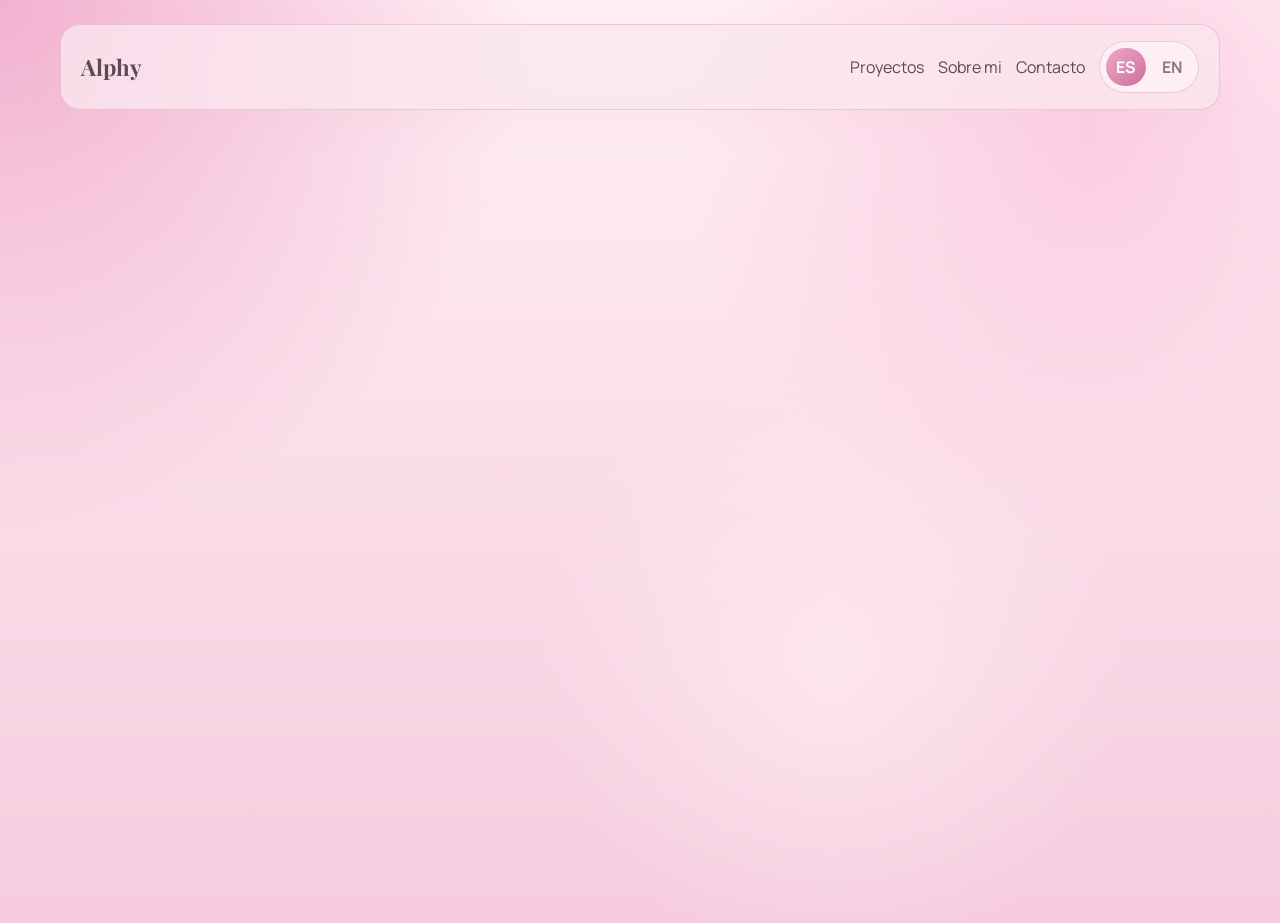
==== commit 51c7e7ea: "Add files via upload" ====
--- a/project.html
+++ b/project.html
@@ -1,5 +1,5 @@
 <!DOCTYPE html>
-<html lang="es">
+<html lang="en">
   <head>
     <meta charset="UTF-8" />
     <meta name="viewport" content="width=device-width, initial-scale=1.0" />
@@ -39,13 +39,22 @@
             <div class="project-detail-text">
               <p class="project-detail-description is-collapsed" id="detail-description"></p>
               <button class="project-toggle" id="detail-description-toggle" type="button">
-                Ver mas
+                Show more
               </button>
             </div>
             <div class="project-tags" id="detail-tags"></div>
             <div class="hero-actions">
-              <a class="button primary" id="detail-link" href="#" target="_blank" rel="noreferrer">
-                <span data-i18n="detail.link">Ver link del proyecto</span>
+              <a class="button primary" id="detail-gumroad-link" href="#" target="_blank" rel="noreferrer">
+                <span class="store-mark store-mark-gumroad" aria-hidden="true">
+                  <img src="./images/brand/gumroad.svg" alt="" />
+                </span>
+                <span data-i18n="detail.gumroad">View Gumroad</span>
+              </a>
+              <a class="button ghost" id="detail-booth-link" href="#" target="_blank" rel="noreferrer">
+                <span class="store-mark store-mark-booth" aria-hidden="true">
+                  <img src="./images/brand/booth.svg" alt="" />
+                </span>
+                <span data-i18n="detail.booth">View Booth</span>
               </a>
               <a class="button ghost" href="./index.html#proyectos" data-i18n="detail.back">Volver</a>
             </div>
--- a/styles.css
+++ b/styles.css
@@ -219,134 +219,35 @@
 .hero-art {
   position: relative;
   min-height: 520px;
-}
-
-.ribbon {
-  position: absolute;
-  z-index: 2;
-  width: 108px;
-  height: 138px;
-  filter: drop-shadow(0 12px 24px rgba(205, 116, 155, 0.18));
-}
-
-.ribbon::before,
-.ribbon::after {
+  display: grid;
+  align-items: center;
+}
+
+.hero-photo-frame {
+  position: relative;
+  width: min(100%, 470px);
+  margin-left: auto;
+  border-radius: 34px;
+  overflow: hidden;
+  border: 1px solid rgba(255, 255, 255, 0.8);
+  box-shadow: var(--shadow);
+  background: rgba(255, 240, 246, 0.72);
+}
+
+.hero-photo-frame::after {
   content: "";
   position: absolute;
-  background: linear-gradient(180deg, #fff6fa 0%, #f0b5cc 100%);
-  border: 1px solid rgba(194, 122, 152, 0.22);
-}
-
-.ribbon::before {
-  inset: 42px 42px 0;
-  border-radius: 999px;
-}
-
-.ribbon::after {
-  top: 0;
-  left: 0;
-  width: 108px;
-  height: 76px;
-  border-radius: 999px;
-  clip-path: polygon(12% 48%, 28% 24%, 50% 40%, 72% 24%, 88% 48%, 70% 74%, 50% 58%, 30% 74%);
-}
-
-.ribbon-left {
-  top: 3%;
-  left: 1%;
-  transform: rotate(-9deg);
-}
-
-.ribbon-right {
-  right: 2%;
-  bottom: 9%;
-  transform: rotate(11deg) scale(0.92);
-}
-
-.art-card {
-  position: absolute;
-  border-radius: 28px;
-  border: 1px solid rgba(255, 255, 255, 0.7);
-  box-shadow: var(--shadow);
-  overflow: hidden;
-}
-
-.art-card::before,
-.art-card::after {
-  content: "";
-  position: absolute;
-  inset: 0;
-}
-
-.art-large {
-  inset: 10% 8% 14% 4%;
-  background:
-    radial-gradient(circle at 25% 20%, rgba(255, 248, 251, 0.97), transparent 25%),
-    radial-gradient(circle at 70% 30%, rgba(255, 221, 234, 0.78), transparent 22%),
-    linear-gradient(160deg, #f7bfd5 0%, #eb97bc 42%, #f5d0e0 100%);
-}
-
-.art-small {
-  width: 45%;
-  height: 42%;
-  right: 0;
-  bottom: 0;
-  background:
-    linear-gradient(135deg, rgba(255, 245, 248, 0.95), rgba(246, 187, 214, 0.84)),
-    linear-gradient(135deg, #e892b8, #f7cadf);
-}
-
-.art-large::before {
-  background:
-    radial-gradient(circle at center, rgba(255, 255, 255, 0.9) 0 8%, transparent 8% 100%),
-    radial-gradient(circle at 34% 62%, rgba(255, 255, 255, 0.64), transparent 18%),
-    radial-gradient(circle at 64% 56%, rgba(226, 156, 187, 0.76), transparent 26%);
-  mix-blend-mode: screen;
-}
-
-.art-large::after {
-  inset: 18%;
-  border-radius: 999px 999px 60% 60%;
-  background:
-    linear-gradient(180deg, rgba(255, 255, 255, 0.92), rgba(244, 194, 215, 0.76)),
-    linear-gradient(120deg, #f2d4df, #fdf7fa);
-  filter: blur(1px);
-  opacity: 0.98;
-}
-
-.art-small::before {
-  inset: 18%;
-  border-radius: 50%;
-  background: linear-gradient(135deg, #f3b6cb, #ffffff);
-}
-
-.art-small::after {
-  inset: auto 18% 16% 18%;
-  height: 34%;
-  border-radius: 999px;
-  background: rgba(255, 255, 255, 0.74);
-}
-
-.floating-note {
-  position: absolute;
-  top: 6%;
-  right: 8%;
-  display: grid;
-  gap: 4px;
-  padding: 14px 16px;
-  border-radius: 18px;
-  background: rgba(251, 221, 233, 0.88);
-  border: 1px solid rgba(255, 255, 255, 0.7);
-  box-shadow: 0 12px 32px rgba(229, 180, 201, 0.18);
-}
-
-.floating-note span {
-  font-size: 0.8rem;
-  color: var(--text-soft);
-}
-
-.floating-note strong {
-  color: #86586d;
+  inset: auto 0 0 0;
+  height: 28%;
+  background: linear-gradient(180deg, rgba(255, 255, 255, 0), rgba(247, 202, 222, 0.36));
+  pointer-events: none;
+}
+
+.hero-photo {
+  display: block;
+  width: 100%;
+  aspect-ratio: 4 / 5;
+  object-fit: cover;
 }
 
 .highlights {
@@ -497,12 +398,44 @@
   margin-top: 4px;
   color: #8c5671;
   font-weight: 700;
+  display: inline-flex;
+  align-items: center;
+  gap: 8px;
 }
 
 .project-links {
   display: flex;
   flex-wrap: wrap;
   gap: 14px;
+}
+
+.store-mark {
+  display: inline-flex;
+  align-items: center;
+  justify-content: center;
+  width: 22px;
+  height: 22px;
+  border-radius: 999px;
+  font-size: 0.72rem;
+  font-weight: 800;
+  line-height: 1;
+  overflow: hidden;
+}
+
+.store-mark img {
+  width: 14px;
+  height: 14px;
+  display: block;
+}
+
+.store-mark-gumroad {
+  background: linear-gradient(135deg, #ff8a5b, #ff4d8d);
+  color: #ffffff;
+}
+
+.store-mark-booth {
+  background: linear-gradient(135deg, #5c85ff, #7a5cff);
+  color: #ffffff;
 }
 
 .project-description,
@@ -638,6 +571,20 @@
   margin: 0;
 }
 
+.admin-link {
+  margin-top: 14px;
+  padding: 0;
+  border: 0;
+  background: transparent;
+  color: rgba(91, 75, 82, 0.42);
+  font-size: 0.78rem;
+  cursor: pointer;
+}
+
+.admin-link:hover {
+  color: rgba(91, 75, 82, 0.7);
+}
+
 .editor-drawer {
   position: fixed;
   inset: 0;
@@ -776,6 +723,10 @@
   .hero-art {
     min-height: 420px;
   }
+
+  .hero-photo-frame {
+    margin: 0 auto;
+  }
 }
 
 @media (max-width: 720px) {
